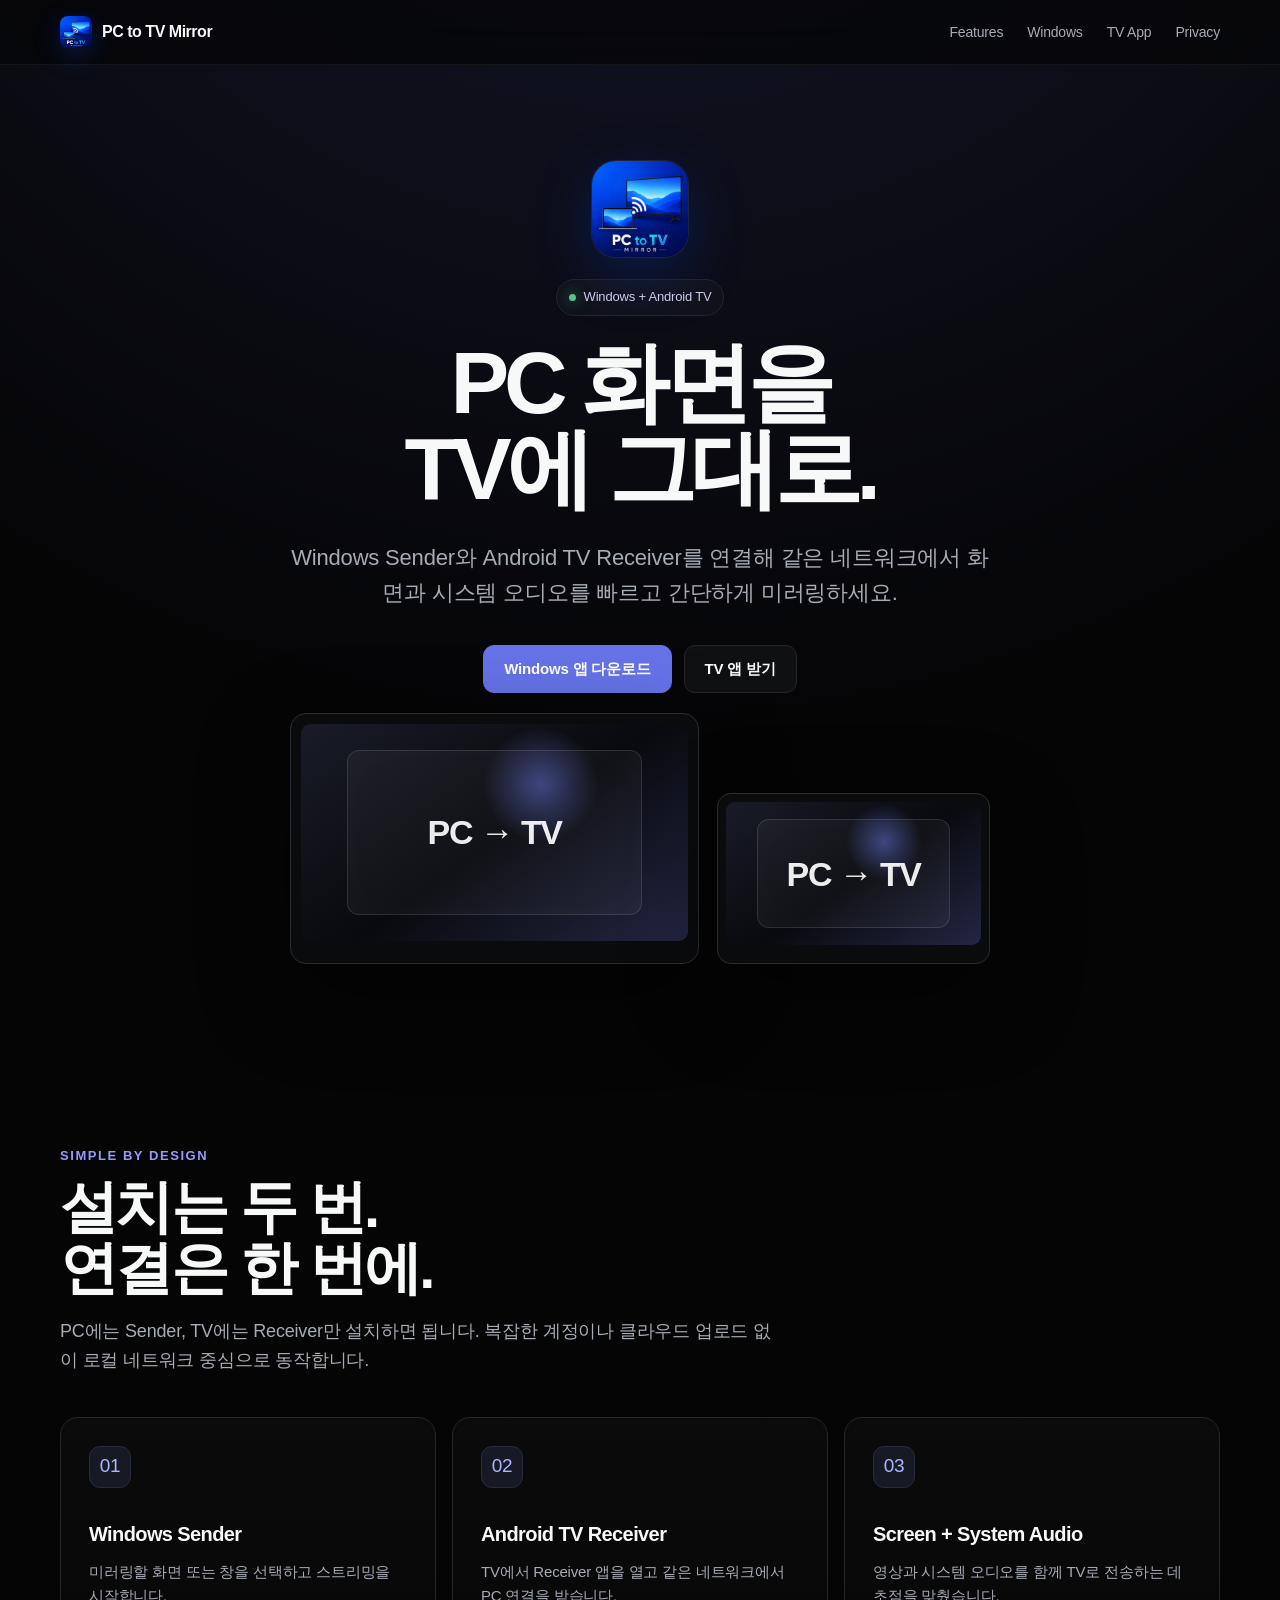
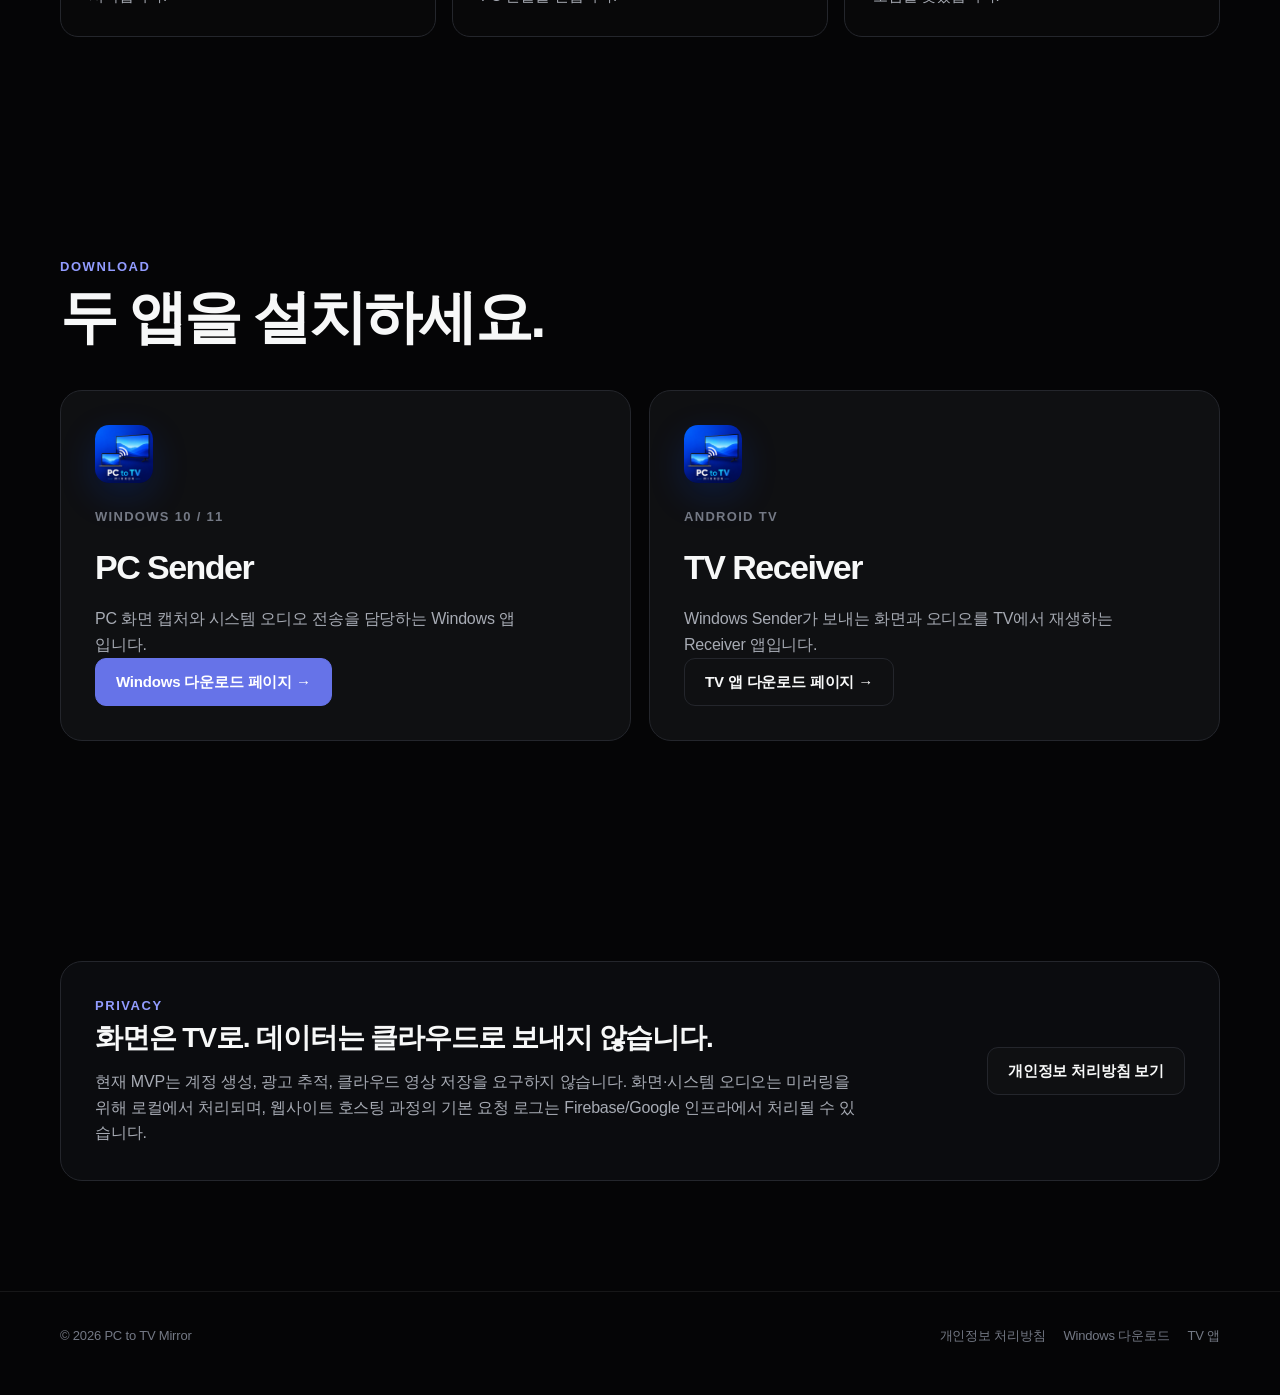
==== pc-tv-mirror-website/public/index.html @ 77780e54 "fix icon image and homepage" ====
<!doctype html>
<html lang="ko">
<head>
  <meta charset="utf-8"><meta name="viewport" content="width=device-width, initial-scale=1">
  <meta name="description" content="Windows PC 화면과 시스템 오디오를 Android TV로 간편하게 미러링하는 PC to TV Mirror.">
  <title>PC to TV Mirror — PC 화면을 TV로</title>
  <link rel="icon" type="image/x-icon" href="assets/app_icon.ico">
  <link rel="icon" type="image/png" sizes="256x256" href="assets/app-icon.png">
  <link rel="apple-touch-icon" href="assets/app-icon.png">
  <link rel="stylesheet" href="styles.css">
</head>
<body>

<nav class="nav">
  <div class="shell nav-inner">
    <a class="brand" href="index.html"><span class="brand-mark"><img src="assets/app-icon.png" alt="" aria-hidden="true"></span><span>PC to TV Mirror</span></a>
    <div class="nav-links">
      <a href="index.html#features">Features</a>
      <a href="windows/index.html">Windows</a>
      <a href="tv/index.html">TV App</a>
      <a class="keep" href="privacy/index.html">Privacy</a>
    </div>
  </div>
</nav>
<main>
  <section class="hero shell">
    <div>
      <div class="hero-app-icon-wrap">
        <img class="hero-app-icon" src="assets/app-icon.png" alt="PC to TV Mirror 앱 아이콘">
      </div>
      <div class="eyebrow"><span class="dot"></span> Windows + Android TV</div>
      <h1>PC 화면을<br>TV에 그대로.</h1>
      <p>Windows Sender와 Android TV Receiver를 연결해 같은 네트워크에서 화면과 시스템 오디오를 빠르고 간단하게 미러링하세요.</p>
      <div class="cta-row">
        <a class="btn primary" href="windows/index.html">Windows 앱 다운로드</a>
        <a class="btn" href="tv/index.html">TV 앱 받기</a>
      </div>
      <div class="product-stage" aria-label="PC에서 TV로 미러링되는 제품 일러스트레이션">
        <div class="device monitor"><div class="screen"></div></div>
        <div class="device tv"><div class="screen"></div></div>
      </div>
    </div>
  </section>

  <section class="section shell" id="features">
    <div class="section-head">
      <div class="kicker">Simple by design</div>
      <h2>설치는 두 번.<br>연결은 한 번에.</h2>
      <p>PC에는 Sender, TV에는 Receiver만 설치하면 됩니다. 복잡한 계정이나 클라우드 업로드 없이 로컬 네트워크 중심으로 동작합니다.</p>
    </div>
    <div class="grid-3">
      <article class="card"><div class="card-icon">01</div><h3>Windows Sender</h3><p>미러링할 화면 또는 창을 선택하고 스트리밍을 시작합니다.</p></article>
      <article class="card"><div class="card-icon">02</div><h3>Android TV Receiver</h3><p>TV에서 Receiver 앱을 열고 같은 네트워크에서 PC 연결을 받습니다.</p></article>
      <article class="card"><div class="card-icon">03</div><h3>Screen + System Audio</h3><p>영상과 시스템 오디오를 함께 TV로 전송하는 데 초점을 맞췄습니다.</p></article>
    </div>
  </section>

  <section class="section shell" id="download">
    <div class="section-head">
      <div class="kicker">Download</div>
      <h2>두 앱을 설치하세요.</h2>
    </div>
    <div class="download-grid">
      <article class="download-card">
        <div>
          <img class="download-app-icon" src="assets/app-icon.png" alt="" aria-hidden="true">
          <div class="meta">Windows 10 / 11</div>
          <h3>PC Sender</h3>
          <p>PC 화면 캡처와 시스템 오디오 전송을 담당하는 Windows 앱입니다.</p>
        </div>
        <div><a class="btn primary" href="windows/index.html">Windows 다운로드 페이지 →</a></div>
      </article>
      <article class="download-card">
        <div>
          <img class="download-app-icon" src="assets/app-icon.png" alt="" aria-hidden="true">
          <div class="meta">Android TV</div>
          <h3>TV Receiver</h3>
          <p>Windows Sender가 보내는 화면과 오디오를 TV에서 재생하는 Receiver 앱입니다.</p>
        </div>
        <div><a class="btn" href="tv/index.html">TV 앱 다운로드 페이지 →</a></div>
      </article>
    </div>
  </section>

  <section class="section shell" id="privacy">
    <div class="privacy-band">
      <div>
        <div class="kicker">Privacy</div>
        <h3>화면은 TV로. 데이터는 클라우드로 보내지 않습니다.</h3>
        <p>현재 MVP는 계정 생성, 광고 추적, 클라우드 영상 저장을 요구하지 않습니다. 화면·시스템 오디오는 미러링을 위해 로컬에서 처리되며, 웹사이트 호스팅 과정의 기본 요청 로그는 Firebase/Google 인프라에서 처리될 수 있습니다.</p>
      </div>
      <a class="btn" href="privacy/index.html">개인정보 처리방침 보기</a>
    </div>
  </section>
</main>

<footer>
  <div class="shell footer-inner">
    <div>© <span data-year></span> PC to TV Mirror</div>
    <div class="footer-links">
      <a href="privacy/index.html">개인정보 처리방침</a>
      <a href="windows/index.html">Windows 다운로드</a>
      <a href="tv/index.html">TV 앱</a>
    </div>
  </div>
</footer>
<script src="config.js"></script><script src="app.js"></script>
</body>
</html>
---- pc-tv-mirror-website/public/styles.css ----
:root {
  --bg: #050506;
  --surface: #0f1012;
  --surface-2: #15161a;
  --line: #24262c;
  --text: #f7f8f8;
  --muted: #a7abb4;
  --subtle: #747985;
  --accent: #6673e8;
  --accent-hover: #8390ff;
  --success: #56c589;
  --max: 1160px;
  --radius: 18px;
}

* { box-sizing: border-box; }
html { scroll-behavior: smooth; }
body {
  margin: 0;
  background:
    radial-gradient(circle at 50% -15%, rgba(102,115,232,.18), transparent 34%),
    var(--bg);
  color: var(--text);
  font-family: Inter, ui-sans-serif, -apple-system, BlinkMacSystemFont, "Segoe UI", Roboto, Arial, sans-serif;
  line-height: 1.6;
  letter-spacing: -0.012em;
}
a { color: inherit; text-decoration: none; }
button, a { -webkit-tap-highlight-color: transparent; }

.shell { width: min(calc(100% - 40px), var(--max)); margin: 0 auto; }

.nav {
  position: sticky; top: 0; z-index: 50;
  backdrop-filter: blur(18px);
  background: rgba(5,5,6,.72);
  border-bottom: 1px solid rgba(255,255,255,.06);
}
.nav-inner {
  height: 64px;
  display: flex; align-items: center; justify-content: space-between;
}
.brand {
  display: flex; align-items: center; gap: 10px;
  font-weight: 700; letter-spacing: -.03em;
}
.brand-mark {
  width: 32px; height: 32px;
  display: block;
  flex: 0 0 auto;
}
.brand-mark img {
  display: block;
  width: 32px; height: 32px;
  border-radius: 8px;
  box-shadow: 0 8px 26px rgba(25, 77, 214, .28);
}
.nav-links { display: flex; align-items: center; gap: 24px; color: var(--muted); font-size: 14px; }
.nav-links a:hover { color: var(--text); }

.hero {
  min-height: 680px;
  display: grid; place-items: center;
  text-align: center;
  padding: 96px 0 72px;
}
.hero-app-icon-wrap {
  display: flex;
  justify-content: center;
  margin-bottom: 22px;
}
.hero-app-icon {
  width: 96px;
  height: 96px;
  border-radius: 24px;
  box-shadow:
    0 18px 60px rgba(0, 75, 255, .24),
    0 0 0 1px rgba(255,255,255,.08);
}

.eyebrow {
  display: inline-flex; align-items: center; gap: 8px;
  border: 1px solid var(--line);
  background: rgba(255,255,255,.025);
  color: #c9ccea;
  border-radius: 999px;
  padding: 7px 12px;
  font-size: 13px;
  margin-bottom: 24px;
}
.dot { width: 7px; height: 7px; border-radius: 999px; background: var(--success); box-shadow: 0 0 14px rgba(86,197,137,.8); }
h1 {
  max-width: 900px;
  margin: 0 auto;
  font-size: clamp(52px, 8vw, 88px);
  line-height: .98;
  letter-spacing: -.06em;
  font-weight: 650;
}
.hero p {
  max-width: 700px;
  margin: 28px auto 0;
  color: var(--muted);
  font-size: clamp(18px, 2.2vw, 22px);
}
.cta-row { display: flex; gap: 12px; justify-content: center; flex-wrap: wrap; margin-top: 34px; }
.btn {
  min-height: 48px;
  display: inline-flex; align-items: center; justify-content: center; gap: 10px;
  padding: 0 20px;
  border-radius: 11px;
  border: 1px solid var(--line);
  background: var(--surface);
  font-size: 15px; font-weight: 600;
  transition: .2s ease;
}
.btn:hover { transform: translateY(-1px); border-color: #363944; }
.btn.primary { background: var(--accent); border-color: var(--accent); color: white; }
.btn.primary:hover { background: var(--accent-hover); border-color: var(--accent-hover); }

.product-stage {
  margin: 20px auto 0;
  width: min(100%, 950px);
  display: grid; grid-template-columns: 1.2fr .8fr; gap: 18px;
  align-items: end;
}
.device {
  position: relative;
  background: #0a0b0d;
  border: 1px solid #2b2d34;
  box-shadow: 0 30px 90px rgba(0,0,0,.45);
}
.monitor {
  border-radius: 16px;
  padding: 10px 10px 22px;
}
.tv {
  border-radius: 14px;
  padding: 8px 8px 18px;
}
.screen {
  overflow: hidden;
  border-radius: 9px;
  aspect-ratio: 16/9;
  background:
    radial-gradient(circle at 62% 28%, rgba(111,128,255,.45), transparent 20%),
    linear-gradient(145deg, #191b27, #090a0e 52%, #232643);
  position: relative;
}
.screen::before {
  content: "";
  position: absolute; inset: 12%;
  border: 1px solid rgba(255,255,255,.12);
  border-radius: 12px;
  background: rgba(255,255,255,.035);
  box-shadow: inset 0 0 50px rgba(255,255,255,.02);
}
.screen::after {
  content: "PC → TV";
  position: absolute; inset: 0;
  display: grid; place-items: center;
  font-weight: 650; font-size: clamp(18px, 3vw, 34px);
  letter-spacing: -.04em;
  color: rgba(255,255,255,.92);
}
.section { padding: 110px 0; }
.section-head { max-width: 720px; margin-bottom: 42px; }
.kicker { color: #929cff; font-size: 13px; font-weight: 700; text-transform: uppercase; letter-spacing: .12em; }
h2 { margin: 10px 0 0; font-size: clamp(36px, 5vw, 58px); line-height: 1.05; letter-spacing: -.045em; }
.section-head p { color: var(--muted); font-size: 18px; margin: 18px 0 0; }

.grid-3 { display: grid; grid-template-columns: repeat(3, 1fr); gap: 16px; }
.card {
  background: linear-gradient(180deg, rgba(255,255,255,.025), rgba(255,255,255,.012));
  border: 1px solid var(--line);
  border-radius: var(--radius);
  padding: 28px;
}
.card-icon {
  width: 42px; height: 42px; border-radius: 11px;
  background: #171924; border: 1px solid #292c3c;
  display: grid; place-items: center; margin-bottom: 30px;
  color: #aeb5ff; font-size: 19px;
}
.card h3 { font-size: 20px; margin: 0 0 10px; letter-spacing: -.03em; }
.card p { color: var(--muted); margin: 0; font-size: 15px; }

.download-grid { display: grid; grid-template-columns: 1fr 1fr; gap: 18px; }
.download-card {
  min-height: 330px;
  display: flex; flex-direction: column; justify-content: space-between;
  padding: 34px;
  border-radius: 22px;
  border: 1px solid var(--line);
  background: var(--surface);
}
.download-app-icon {
  display: block;
  width: 58px;
  height: 58px;
  border-radius: 14px;
  margin-bottom: 24px;
  box-shadow: 0 12px 36px rgba(0, 75, 255, .18);
}
.download-card .meta { color: var(--subtle); font-size: 13px; text-transform: uppercase; letter-spacing: .1em; font-weight: 700; }
.download-card h3 { font-size: 34px; margin: 12px 0; letter-spacing: -.045em; }
.download-card p { max-width: 430px; color: var(--muted); margin: 0; }

.privacy-band {
  display: grid; grid-template-columns: 1fr auto; gap: 24px; align-items: center;
  background: #0b0c0f;
  border: 1px solid var(--line);
  border-radius: 22px;
  padding: 34px;
}
.privacy-band h3 { margin: 0; font-size: 28px; letter-spacing: -.04em; }
.privacy-band p { color: var(--muted); margin: 8px 0 0; max-width: 760px; }

.page-hero { padding: 90px 0 56px; }
.page-hero h1 { font-size: clamp(44px, 7vw, 72px); max-width: 820px; text-align: left; margin: 0; }
.page-hero p { max-width: 720px; color: var(--muted); font-size: 19px; margin: 22px 0 0; }
.prose {
  max-width: 820px;
  padding-bottom: 110px;
}
.prose h2 { font-size: 28px; margin: 56px 0 14px; letter-spacing: -.035em; }
.prose h3 { font-size: 19px; margin: 28px 0 10px; }
.prose p, .prose li { color: #c0c4cd; }
.prose ul { padding-left: 20px; }
.notice {
  margin: 28px 0 0; padding: 20px 22px;
  background: #10121a; border: 1px solid #292d43;
  border-radius: 14px; color: #cfd3ea;
}
.policy-meta { color: var(--subtle); font-size: 14px; margin-top: 20px; }

.download-panel {
  max-width: 760px;
  margin: 32px 0 110px;
  padding: 32px;
  border: 1px solid var(--line);
  background: var(--surface);
  border-radius: 20px;
}
.download-panel h2 { font-size: 30px; }
.download-panel ul { color: var(--muted); padding-left: 20px; }

footer { border-top: 1px solid rgba(255,255,255,.07); padding: 34px 0 48px; color: var(--subtle); font-size: 13px; }
.footer-inner { display: flex; justify-content: space-between; gap: 20px; flex-wrap: wrap; }
.footer-links { display: flex; gap: 18px; flex-wrap: wrap; }
.footer-links a:hover { color: var(--text); }

@media (max-width: 800px) {
  .nav-links a:not(.keep) { display: none; }
  .hero { min-height: auto; padding-top: 84px; }
  .hero-app-icon { width: 82px; height: 82px; border-radius: 20px; }
  .product-stage { grid-template-columns: 1fr; }
  .tv { width: 78%; justify-self: end; margin-top: -60px; }
  .grid-3, .download-grid { grid-template-columns: 1fr; }
  .privacy-band { grid-template-columns: 1fr; }
}
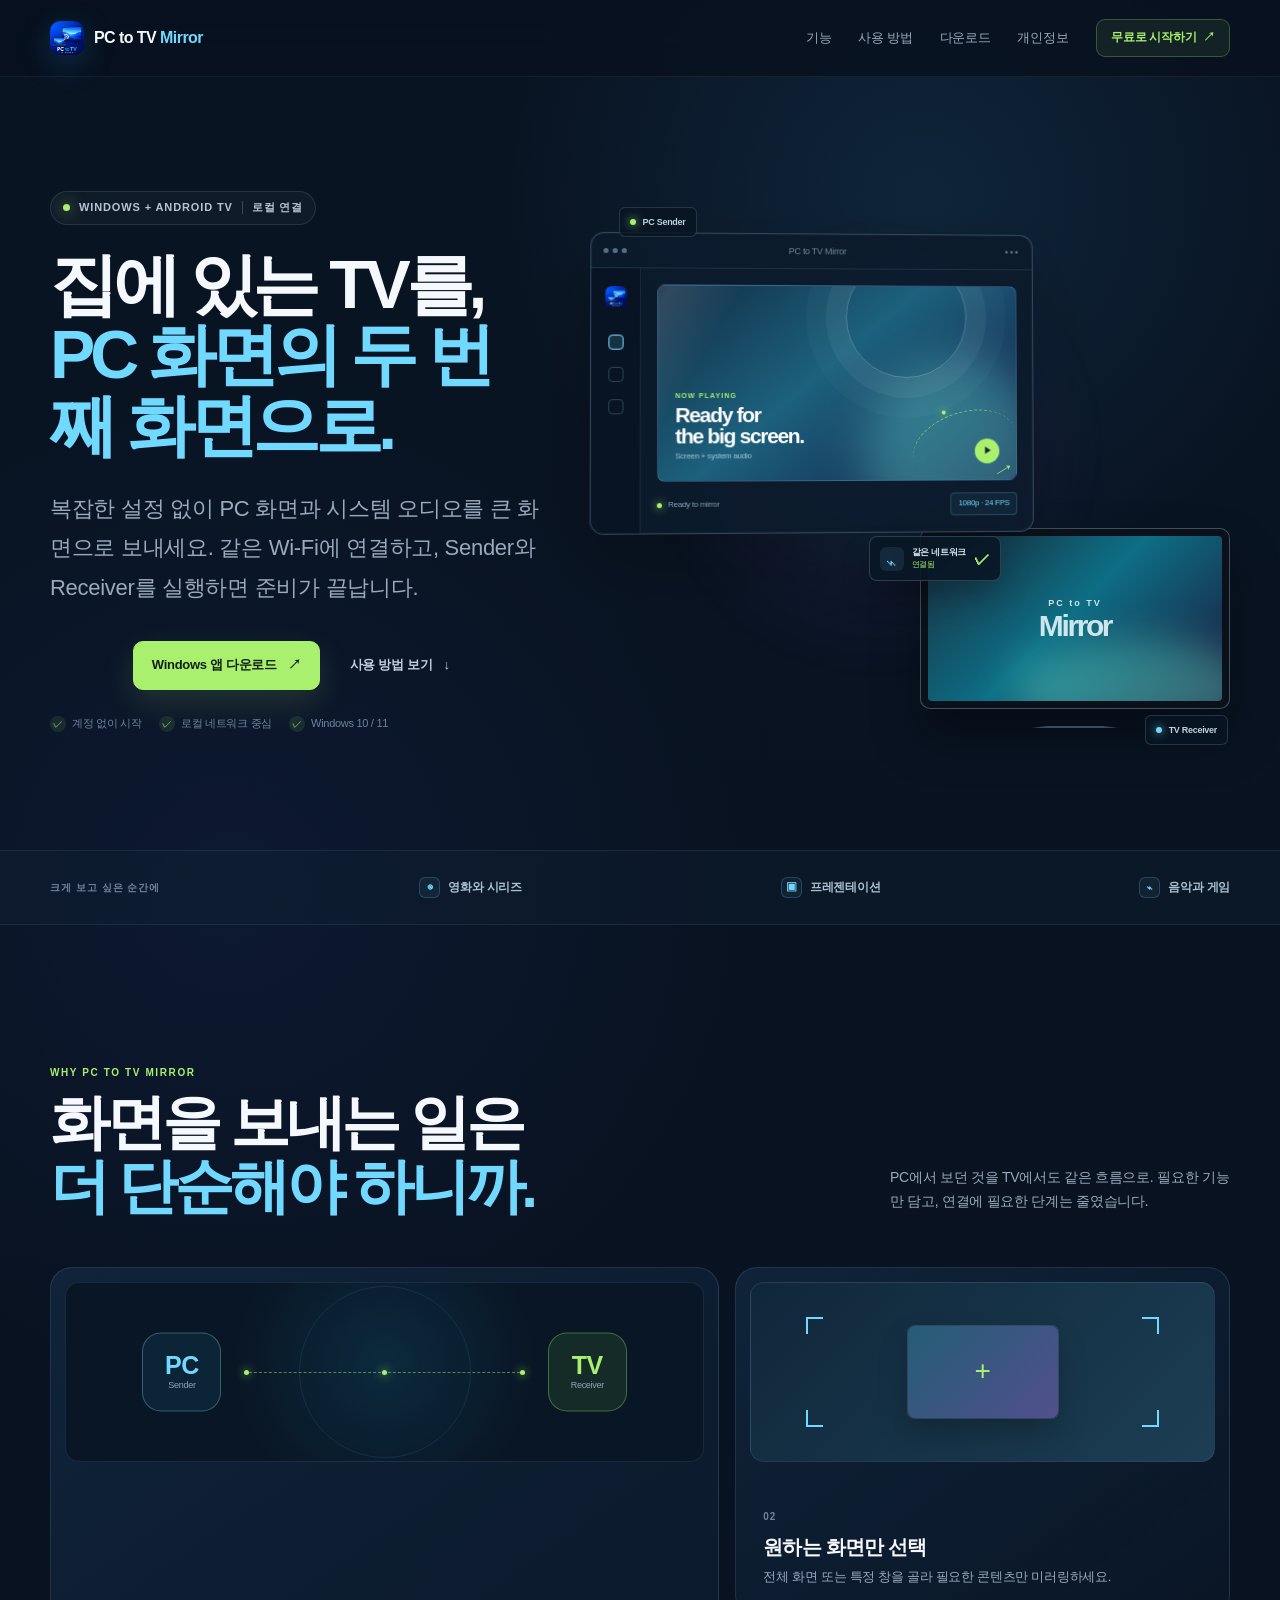
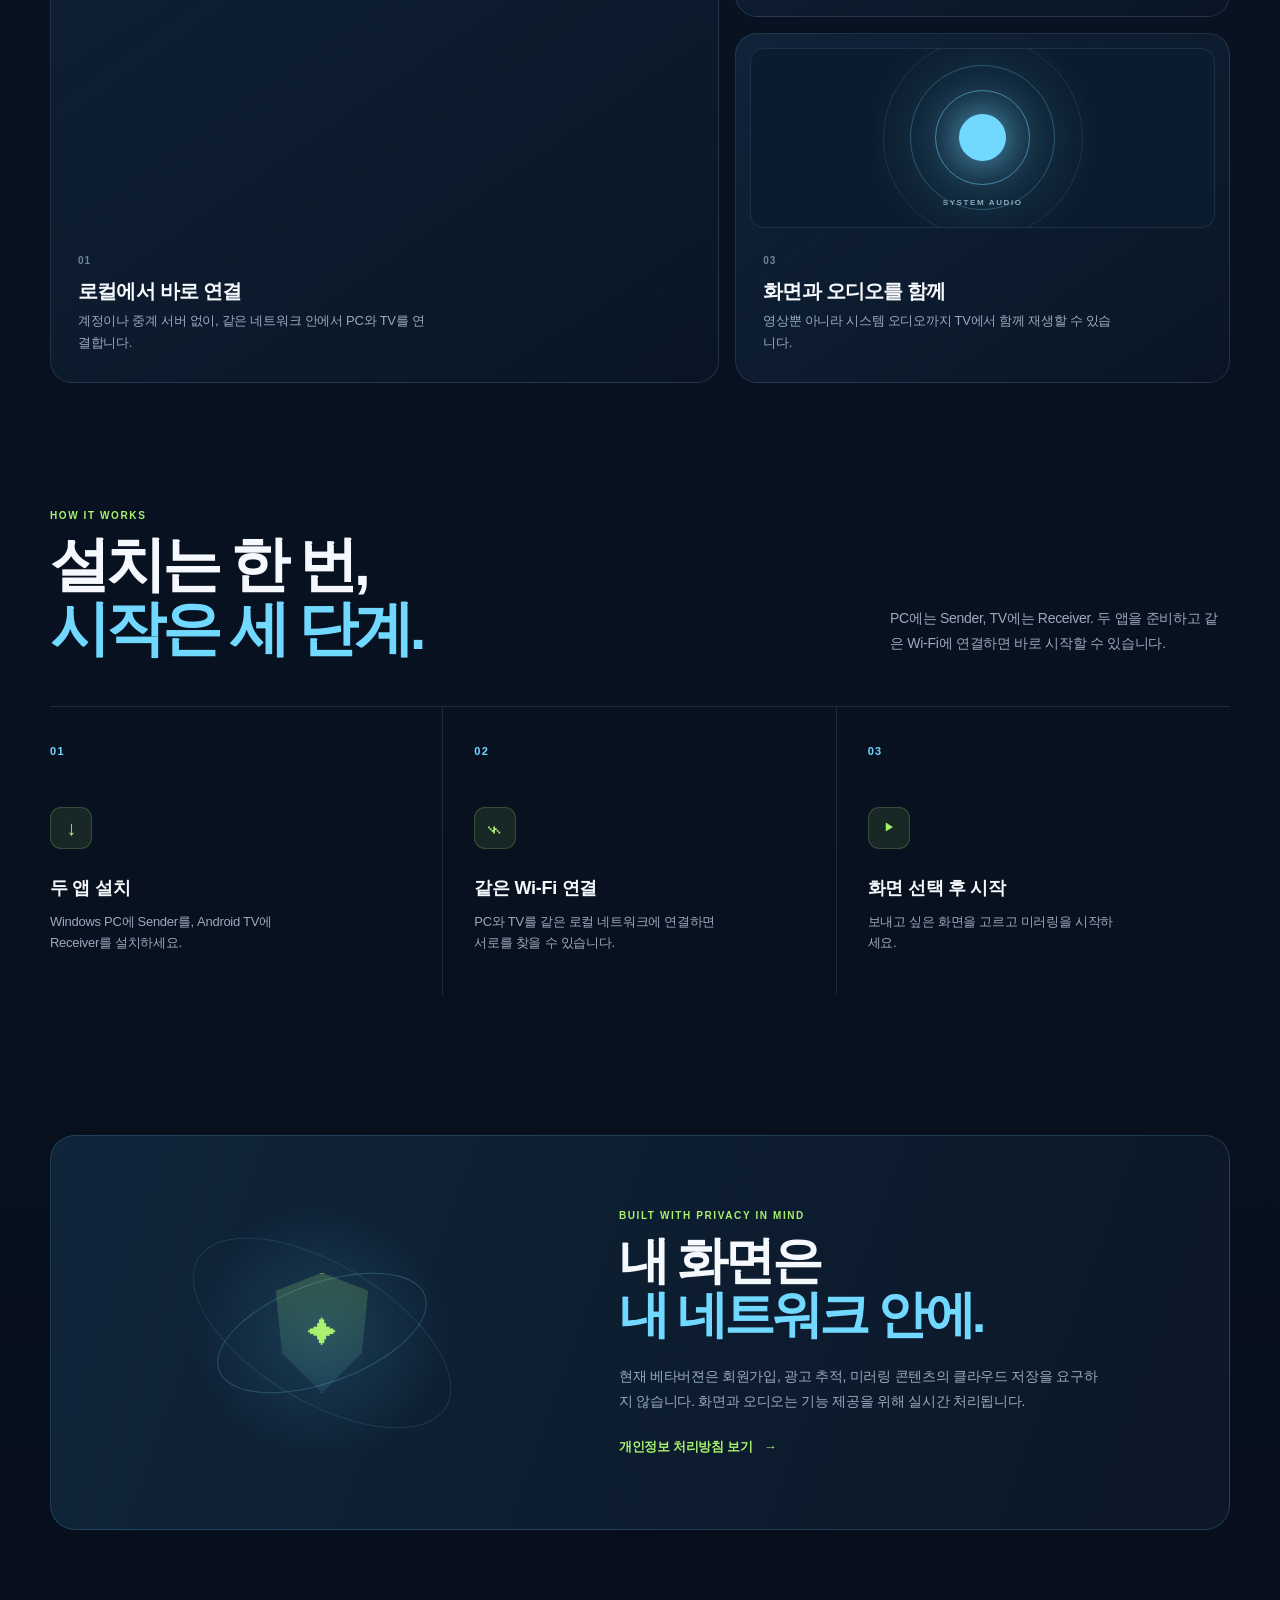
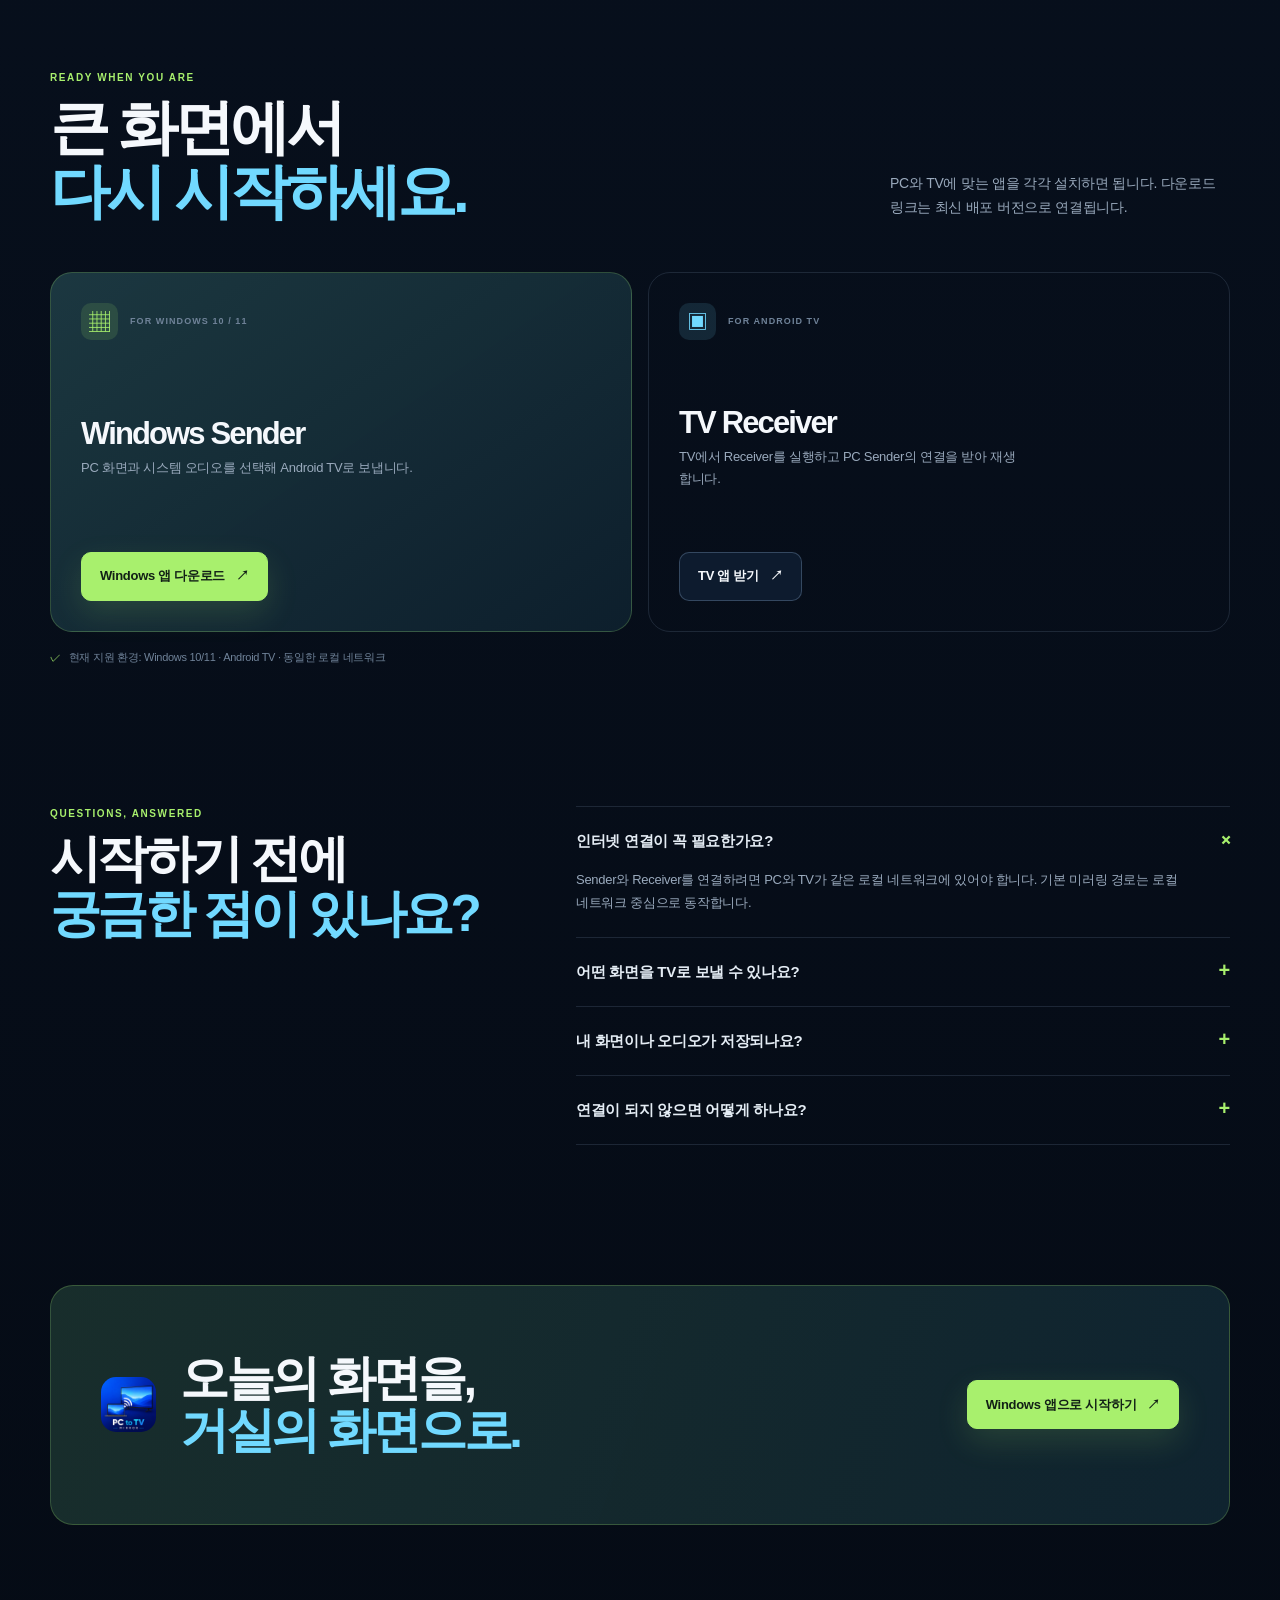
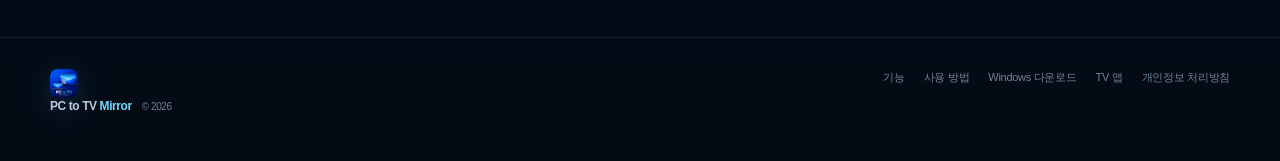
==== commit 8bffacb2: "hompage fix" ====
--- a/pc-tv-mirror-website/public/index.html
+++ b/pc-tv-mirror-website/public/index.html
@@ -2,108 +2,39 @@
 <html lang="ko">
 <head>
   <meta charset="utf-8"><meta name="viewport" content="width=device-width, initial-scale=1">
-  <meta name="description" content="Windows PC 화면과 시스템 오디오를 Android TV로 간편하게 미러링하는 PC to TV Mirror.">
-  <title>PC to TV Mirror — PC 화면을 TV로</title>
-  <link rel="icon" type="image/x-icon" href="assets/app_icon.ico">
-  <link rel="icon" type="image/png" sizes="256x256" href="assets/app-icon.png">
-  <link rel="apple-touch-icon" href="assets/app-icon.png">
-  <link rel="stylesheet" href="styles.css">
+  <meta name="description" content="PC to TV Mirror는 Windows PC 화면과 시스템 오디오를 Android TV로 보내는 로컬 미러링 앱입니다.">
+  <meta name="theme-color" content="#08111f"><title>PC to TV Mirror — PC 화면을 TV로</title>
+  <link rel="icon" type="image/x-icon" href="assets/app_icon.ico"><link rel="icon" type="image/png" sizes="256x256" href="assets/app-icon.png"><link rel="apple-touch-icon" href="assets/app-icon.png"><link rel="stylesheet" href="styles.css">
 </head>
 <body>
-
-<nav class="nav">
-  <div class="shell nav-inner">
-    <a class="brand" href="index.html"><span class="brand-mark"><img src="assets/app-icon.png" alt="" aria-hidden="true"></span><span>PC to TV Mirror</span></a>
-    <div class="nav-links">
-      <a href="index.html#features">Features</a>
-      <a href="windows/index.html">Windows</a>
-      <a href="tv/index.html">TV App</a>
-      <a class="keep" href="privacy/index.html">Privacy</a>
-    </div>
-  </div>
-</nav>
+<nav class="nav" aria-label="주 메뉴"><div class="shell nav-inner">
+<a class="brand" href="index.html" aria-label="PC to TV Mirror 홈"><span class="brand-mark"><img src="assets/app-icon.png" alt=""></span><span>PC to TV <strong>Mirror</strong></span></a>
+<div class="nav-links"><a href="#features">기능</a><a href="#how-it-works">사용 방법</a><a href="#download">다운로드</a><a href="privacy/index.html">개인정보</a></div>
+<a class="nav-cta" data-download="windows" href="windows/index.html">무료로 시작하기 <span aria-hidden="true">↗</span></a>
+</div></nav>
 <main>
-  <section class="hero shell">
-    <div>
-      <div class="hero-app-icon-wrap">
-        <img class="hero-app-icon" src="assets/app-icon.png" alt="PC to TV Mirror 앱 아이콘">
-      </div>
-      <div class="eyebrow"><span class="dot"></span> Windows + Android TV</div>
-      <h1>PC 화면을<br>TV에 그대로.</h1>
-      <p>Windows Sender와 Android TV Receiver를 연결해 같은 네트워크에서 화면과 시스템 오디오를 빠르고 간단하게 미러링하세요.</p>
-      <div class="cta-row">
-        <a class="btn primary" href="windows/index.html">Windows 앱 다운로드</a>
-        <a class="btn" href="tv/index.html">TV 앱 받기</a>
-      </div>
-      <div class="product-stage" aria-label="PC에서 TV로 미러링되는 제품 일러스트레이션">
-        <div class="device monitor"><div class="screen"></div></div>
-        <div class="device tv"><div class="screen"></div></div>
-      </div>
-    </div>
-  </section>
-
-  <section class="section shell" id="features">
-    <div class="section-head">
-      <div class="kicker">Simple by design</div>
-      <h2>설치는 두 번.<br>연결은 한 번에.</h2>
-      <p>PC에는 Sender, TV에는 Receiver만 설치하면 됩니다. 복잡한 계정이나 클라우드 업로드 없이 로컬 네트워크 중심으로 동작합니다.</p>
-    </div>
-    <div class="grid-3">
-      <article class="card"><div class="card-icon">01</div><h3>Windows Sender</h3><p>미러링할 화면 또는 창을 선택하고 스트리밍을 시작합니다.</p></article>
-      <article class="card"><div class="card-icon">02</div><h3>Android TV Receiver</h3><p>TV에서 Receiver 앱을 열고 같은 네트워크에서 PC 연결을 받습니다.</p></article>
-      <article class="card"><div class="card-icon">03</div><h3>Screen + System Audio</h3><p>영상과 시스템 오디오를 함께 TV로 전송하는 데 초점을 맞췄습니다.</p></article>
-    </div>
-  </section>
-
-  <section class="section shell" id="download">
-    <div class="section-head">
-      <div class="kicker">Download</div>
-      <h2>두 앱을 설치하세요.</h2>
-    </div>
-    <div class="download-grid">
-      <article class="download-card">
-        <div>
-          <img class="download-app-icon" src="assets/app-icon.png" alt="" aria-hidden="true">
-          <div class="meta">Windows 10 / 11</div>
-          <h3>PC Sender</h3>
-          <p>PC 화면 캡처와 시스템 오디오 전송을 담당하는 Windows 앱입니다.</p>
-        </div>
-        <div><a class="btn primary" href="windows/index.html">Windows 다운로드 페이지 →</a></div>
-      </article>
-      <article class="download-card">
-        <div>
-          <img class="download-app-icon" src="assets/app-icon.png" alt="" aria-hidden="true">
-          <div class="meta">Android TV</div>
-          <h3>TV Receiver</h3>
-          <p>Windows Sender가 보내는 화면과 오디오를 TV에서 재생하는 Receiver 앱입니다.</p>
-        </div>
-        <div><a class="btn" href="tv/index.html">TV 앱 다운로드 페이지 →</a></div>
-      </article>
-    </div>
-  </section>
-
-  <section class="section shell" id="privacy">
-    <div class="privacy-band">
-      <div>
-        <div class="kicker">Privacy</div>
-        <h3>화면은 TV로. 데이터는 클라우드로 보내지 않습니다.</h3>
-        <p>현재 MVP는 계정 생성, 광고 추적, 클라우드 영상 저장을 요구하지 않습니다. 화면·시스템 오디오는 미러링을 위해 로컬에서 처리되며, 웹사이트 호스팅 과정의 기본 요청 로그는 Firebase/Google 인프라에서 처리될 수 있습니다.</p>
-      </div>
-      <a class="btn" href="privacy/index.html">개인정보 처리방침 보기</a>
-    </div>
-  </section>
+<section class="hero shell"><div class="hero-copy">
+<div class="eyebrow"><span class="eyebrow-dot"></span> Windows + Android TV <span class="eyebrow-divider"></span> 로컬 연결</div>
+<h1>집에 있는 TV를,<br><em>PC 화면의 두 번째 화면으로.</em></h1>
+<p class="hero-lede">복잡한 설정 없이 PC 화면과 시스템 오디오를 큰 화면으로 보내세요. 같은 Wi‑Fi에 연결하고, Sender와 Receiver를 실행하면 준비가 끝납니다.</p>
+<div class="cta-row hero-actions"><a class="btn primary" data-download="windows" href="windows/index.html">Windows 앱 다운로드 <span aria-hidden="true">↗</span></a><a class="btn btn-quiet" href="#how-it-works">사용 방법 보기 <span aria-hidden="true">↓</span></a></div>
+<div class="hero-proof" aria-label="지원 환경"><span><i class="proof-icon">✓</i> 계정 없이 시작</span><span><i class="proof-icon">✓</i> 로컬 네트워크 중심</span><span><i class="proof-icon">✓</i> Windows 10 / 11</span></div>
+</div>
+<div class="hero-visual" aria-label="PC 화면이 TV로 전송되는 모습"><div class="visual-glow"></div><div class="visual-label visual-label-pc"><span class="device-dot"></span> PC Sender</div><div class="visual-label visual-label-tv"><span class="device-dot device-dot-cyan"></span> TV Receiver</div><div class="connection-path" aria-hidden="true"><span></span><i>↗</i></div>
+<div class="desktop-window device-card"><div class="window-bar"><span class="window-dots"><i></i><i></i><i></i></span><span>PC to TV Mirror</span><span class="window-menu">•••</span></div><div class="desktop-content"><div class="desktop-sidebar"><span class="sidebar-logo"><img src="assets/app-icon.png" alt=""></span><span class="sidebar-item active"></span><span class="sidebar-item"></span><span class="sidebar-item"></span></div><div class="desktop-main"><div class="screen-preview"><div class="preview-shine"></div><div class="preview-copy"><span class="preview-chip">NOW PLAYING</span><strong>Ready for<br>the big screen.</strong><small>Screen + system audio</small></div><span class="preview-play">▶</span></div><div class="control-row"><span><b class="live-dot"></b> Ready to mirror</span><span class="quality-tag">1080p · 24 FPS</span></div></div></div></div>
+<div class="tv-device device-card"><div class="tv-bezel"><div class="tv-screen"><div class="tv-light"></div><div class="tv-copy"><span>PC to TV</span><strong>Mirror</strong></div></div></div><div class="tv-stand"></div></div><div class="network-badge"><span class="network-icon">⌁</span><span><strong>같은 네트워크</strong><small>연결됨</small></span><b>✓</b></div></div></section>
+<div class="signal-strip" aria-label="제품 사용 사례"><div class="shell signal-inner"><span class="signal-intro">크게 보고 싶은 순간에</span><span><i class="signal-icon">◉</i> 영화와 시리즈</span><span><i class="signal-icon">▣</i> 프레젠테이션</span><span><i class="signal-icon">⌁</i> 음악과 게임</span></div></div>
+<section class="section shell" id="features"><div class="section-heading-row"><div><div class="kicker">Why PC to TV Mirror</div><h2>화면을 보내는 일은<br><em>더 단순해야 하니까.</em></h2></div><p>PC에서 보던 것을 TV에서도 같은 흐름으로. 필요한 기능만 담고, 연결에 필요한 단계는 줄였습니다.</p></div>
+<div class="feature-grid"><article class="feature-card feature-card-large"><div class="feature-visual local-visual" aria-hidden="true"><div class="local-node local-pc"><span>PC</span><i>Sender</i></div><div class="local-line"><span></span><span></span><span></span></div><div class="local-node local-tv"><span>TV</span><i>Receiver</i></div><div class="local-ring"></div></div><div class="feature-card-copy"><span class="feature-number">01</span><h3>로컬에서 바로 연결</h3><p>계정이나 중계 서버 없이, 같은 네트워크 안에서 PC와 TV를 연결합니다.</p></div></article>
+<article class="feature-card"><div class="feature-visual focus-visual" aria-hidden="true"><span class="focus-corner top-left"></span><span class="focus-corner top-right"></span><span class="focus-corner bottom-left"></span><span class="focus-corner bottom-right"></span><span class="focus-target">+</span></div><div class="feature-card-copy"><span class="feature-number">02</span><h3>원하는 화면만 선택</h3><p>전체 화면 또는 특정 창을 골라 필요한 콘텐츠만 미러링하세요.</p></div></article>
+<article class="feature-card"><div class="feature-visual audio-visual" aria-hidden="true"><span class="audio-orb"></span><span class="audio-wave wave-one"></span><span class="audio-wave wave-two"></span><span class="audio-wave wave-three"></span><span class="audio-label">SYSTEM AUDIO</span></div><div class="feature-card-copy"><span class="feature-number">03</span><h3>화면과 오디오를 함께</h3><p>영상뿐 아니라 시스템 오디오까지 TV에서 함께 재생할 수 있습니다.</p></div></article></div></section>
+<section class="section section-tight shell" id="how-it-works"><div class="kicker">How it works</div><div class="section-heading-row how-heading"><h2>설치는 한 번,<br><em>시작은 세 단계.</em></h2><p>PC에는 Sender, TV에는 Receiver. 두 앱을 준비하고 같은 Wi‑Fi에 연결하면 바로 시작할 수 있습니다.</p></div><div class="steps"><article class="step"><span class="step-count">01</span><div class="step-icon"><span>↓</span></div><h3>두 앱 설치</h3><p>Windows PC에 Sender를, Android TV에 Receiver를 설치하세요.</p></article><article class="step"><span class="step-count">02</span><div class="step-icon"><span class="icon-wifi">⌁</span></div><h3>같은 Wi‑Fi 연결</h3><p>PC와 TV를 같은 로컬 네트워크에 연결하면 서로를 찾을 수 있습니다.</p></article><article class="step"><span class="step-count">03</span><div class="step-icon"><span class="icon-play">▶</span></div><h3>화면 선택 후 시작</h3><p>보내고 싶은 화면을 고르고 미러링을 시작하세요.</p></article></div></section>
+<section class="section privacy-section shell"><div class="privacy-card"><div class="privacy-art" aria-hidden="true"><span class="privacy-shield">✦</span><span class="privacy-orbit orbit-one"></span><span class="privacy-orbit orbit-two"></span></div><div class="privacy-copy"><div class="kicker">Built with privacy in mind</div><h2>내 화면은<br><em>내 네트워크 안에.</em></h2><p>현재 베타버젼은 회원가입, 광고 추적, 미러링 콘텐츠의 클라우드 저장을 요구하지 않습니다. 화면과 오디오는 기능 제공을 위해 실시간 처리됩니다.</p><a class="text-link" href="privacy/index.html">개인정보 처리방침 보기 <span aria-hidden="true">→</span></a></div></div></section>
+<section class="section shell" id="download"><div class="download-heading"><div><div class="kicker">Ready when you are</div><h2>큰 화면에서<br><em>다시 시작하세요.</em></h2></div><p>PC와 TV에 맞는 앱을 각각 설치하면 됩니다. 다운로드 링크는 최신 배포 버전으로 연결됩니다.</p></div><div class="download-grid"><article class="download-card download-card-primary"><div class="download-card-top"><span class="platform-icon platform-windows">▦</span><span class="platform-label">FOR WINDOWS 10 / 11</span></div><div><h3>Windows Sender</h3><p>PC 화면과 시스템 오디오를 선택해 Android TV로 보냅니다.</p></div><a class="btn primary" data-download="windows" href="windows/index.html">Windows 앱 다운로드 <span aria-hidden="true">↗</span></a></article><article class="download-card download-card-secondary"><div class="download-card-top"><span class="platform-icon platform-tv">▣</span><span class="platform-label">FOR ANDROID TV</span></div><div><h3>TV Receiver</h3><p>TV에서 Receiver를 실행하고 PC Sender의 연결을 받아 재생합니다.</p></div><a class="btn" data-download="tv" href="tv/index.html">TV 앱 받기 <span aria-hidden="true">↗</span></a></article></div><p class="download-note"><span>✓</span> 현재 지원 환경: Windows 10/11 · Android TV · 동일한 로컬 네트워크</p></section>
+<section class="section faq-section shell"><div class="faq-heading"><div class="kicker">Questions, answered</div><h2>시작하기 전에<br><em>궁금한 점이 있나요?</em></h2></div><div class="faq-list"><details open><summary>인터넷 연결이 꼭 필요한가요?<span>+</span></summary><p>Sender와 Receiver를 연결하려면 PC와 TV가 같은 로컬 네트워크에 있어야 합니다. 기본 미러링 경로는 로컬 네트워크 중심으로 동작합니다.</p></details><details><summary>어떤 화면을 TV로 보낼 수 있나요?<span>+</span></summary><p>Windows Sender에서 전체 화면 또는 미러링할 창을 선택하는 흐름을 지원합니다. 실제 제공 범위는 설치한 앱 버전에 따라 확인해 주세요.</p></details><details><summary>내 화면이나 오디오가 저장되나요?<span>+</span></summary><p>현재 베타버젼은 미러링 콘텐츠를 자체 클라우드 서버에 저장하도록 설계되지 않았습니다. 콘텐츠는 미러링을 위해 실시간 처리됩니다.</p></details><details><summary>연결이 되지 않으면 어떻게 하나요?<span>+</span></summary><p>두 기기가 같은 네트워크에 있는지 확인한 뒤 Receiver를 먼저 실행하고 Sender에서 다시 연결을 시도해 보세요.</p></details></div></section>
+<section class="final-cta shell"><div class="final-cta-inner"><div><span class="final-mark"><img src="assets/app-icon.png" alt=""></span><h2>오늘의 화면을,<br><em>거실의 화면으로.</em></h2></div><a class="btn primary" data-download="windows" href="windows/index.html">Windows 앱으로 시작하기 <span aria-hidden="true">↗</span></a></div></section>
 </main>
-
-<footer>
-  <div class="shell footer-inner">
-    <div>© <span data-year></span> PC to TV Mirror</div>
-    <div class="footer-links">
-      <a href="privacy/index.html">개인정보 처리방침</a>
-      <a href="windows/index.html">Windows 다운로드</a>
-      <a href="tv/index.html">TV 앱</a>
-    </div>
-  </div>
-</footer>
+<footer><div class="shell footer-inner"><div class="footer-brand"><span class="brand-mark small"><img src="assets/app-icon.png" alt=""></span><span>PC to TV <strong>Mirror</strong></span><small>© <span data-year></span></small></div><div class="footer-links"><a href="#features">기능</a><a href="#how-it-works">사용 방법</a><a href="windows/index.html">Windows 다운로드</a><a href="tv/index.html">TV 앱</a><a href="privacy/index.html">개인정보 처리방침</a></div></div></footer>
 <script src="config.js"></script><script src="app.js"></script>
 </body>
 </html>
--- a/pc-tv-mirror-website/public/styles.css
+++ b/pc-tv-mirror-website/public/styles.css
@@ -260,3 +260,23 @@
   .grid-3, .download-grid { grid-template-columns: 1fr; }
   .privacy-band { grid-template-columns: 1fr; }
 }
+
+:root{--bg:#08111f;--deep:#050b15;--surface:#0d1a2c;--raised:#122238;--line:rgba(167,199,230,.14);--line2:rgba(174,214,255,.24);--text:#f5f8fc;--muted:#9aaabd;--subtle:#708399;--accent:#a8f06d;--cyan:#71d9ff;--max:1180px;--radius:22px}
+*{box-sizing:border-box}html{scroll-behavior:smooth}body{min-width:320px;background:var(--bg);background-image:radial-gradient(circle at 72% 4%,rgba(38,104,149,.2),transparent 26rem),radial-gradient(circle at 18% 18%,rgba(39,62,137,.14),transparent 32rem),linear-gradient(180deg,#091423 0%,var(--bg) 48%,var(--deep) 100%);color:var(--text);font-family:Inter,ui-sans-serif,-apple-system,BlinkMacSystemFont,"Segoe UI",Roboto,Arial,sans-serif;letter-spacing:-.018em}
+a{text-decoration:none}img{max-width:100%}.shell{width:min(calc(100% - 48px),var(--max));margin:0 auto}.nav{background:rgba(8,17,31,.8);border-bottom:1px solid rgba(180,212,240,.08);backdrop-filter:blur(20px)}.nav-inner{min-height:76px;gap:28px}.brand,.footer-brand{font-weight:650;letter-spacing:-.035em}.brand strong,.footer-brand strong{color:var(--cyan);font-weight:650}.brand-mark{width:34px;height:34px}.brand-mark img{width:34px;height:34px;border-radius:10px;box-shadow:0 8px 30px rgba(33,139,211,.28)}.brand-mark.small,.brand-mark.small img{width:28px;height:28px;border-radius:8px}.nav-links{gap:27px;margin-left:auto;color:var(--muted);font-size:13px}.nav-links a,.footer-links a{transition:color .2s}.nav-links a:hover,.footer-links a:hover{color:var(--text)}.nav-cta{display:inline-flex;align-items:center;gap:7px;min-height:38px;padding:0 14px;border-radius:9px;color:var(--accent);background:rgba(168,240,109,.08);border:1px solid rgba(168,240,109,.26);font-size:12px;font-weight:700;transition:background .2s,transform .2s}.nav-cta:hover{background:rgba(168,240,109,.15);transform:translateY(-1px)}
+.hero{min-height:728px;padding:114px 0 86px;display:grid;grid-template-columns:minmax(0,.88fr) minmax(440px,1.12fr);align-items:center;gap:40px}.hero-copy{padding-bottom:32px}.eyebrow{display:inline-flex;align-items:center;gap:9px;margin-bottom:25px;padding:7px 12px;border:1px solid var(--line);border-radius:999px;color:#b5c4d5;background:rgba(255,255,255,.03);font-size:11px;font-weight:700;letter-spacing:.08em;text-transform:uppercase}.eyebrow-dot{width:7px;height:7px;border-radius:50%;background:var(--accent);box-shadow:0 0 16px rgba(168,240,109,.9)}.eyebrow-divider{width:1px;height:13px;background:var(--line2)}h1,h2,h3,p{margin-top:0}h1{max-width:640px;margin-bottom:0;font-size:clamp(47px,5.3vw,78px);line-height:1.04;letter-spacing:-.075em;font-weight:640}h1 em,h2 em{color:var(--cyan);font-style:normal}.hero-lede{max-width:535px;margin:27px 0 0;color:var(--muted);font-size:17px;line-height:1.78}.cta-row{display:flex;flex-wrap:wrap;gap:11px}.hero-actions{margin-top:34px}.btn{min-height:49px;display:inline-flex;align-items:center;justify-content:center;gap:11px;padding:0 18px;border:1px solid var(--line2);border-radius:10px;background:rgba(17,34,54,.72);color:var(--text);font-size:13px;font-weight:700;transition:transform .2s,border-color .2s,background .2s}.btn:hover{transform:translateY(-2px);border-color:rgba(190,226,255,.45);background:var(--raised)}.btn:active,.nav-cta:active{transform:scale(.97)}.btn.primary{border-color:var(--accent);background:var(--accent);color:#122016;box-shadow:0 12px 32px rgba(168,240,109,.14)}.btn.primary:hover{border-color:#c4ff93;background:#c4ff93}.btn-quiet{color:#c2cfdd;background:transparent;border-color:transparent}.btn-quiet:hover{background:rgba(255,255,255,.04)}.hero-proof{display:flex;flex-wrap:wrap;gap:17px;margin-top:25px;color:var(--subtle);font-size:11px}.hero-proof span{display:inline-flex;align-items:center;gap:6px}.proof-icon{display:inline-grid;place-items:center;width:16px;height:16px;border-radius:50%;color:var(--accent);background:rgba(168,240,109,.1);font-size:10px;font-style:normal}
+.hero-visual{position:relative;min-height:525px;isolation:isolate}.visual-glow{position:absolute;width:460px;height:460px;top:28px;left:54px;border-radius:50%;background:radial-gradient(circle,rgba(52,181,217,.16),rgba(87,69,170,.08) 42%,transparent 70%);filter:blur(5px)}.device-card{border:1px solid rgba(177,216,244,.23);background:rgba(11,26,44,.93);box-shadow:0 30px 80px rgba(0,0,0,.25),inset 0 0 0 1px rgba(255,255,255,.035)}.desktop-window{position:absolute;z-index:3;top:42px;left:0;width:min(100%,444px);border-radius:14px;overflow:hidden;transform:perspective(1100px) rotateY(3deg) rotateX(1deg)}.window-bar{height:35px;display:flex;align-items:center;justify-content:space-between;padding:0 12px;color:#71869b;border-bottom:1px solid rgba(172,211,239,.12);font-size:9px}.window-dots{display:flex;gap:4px}.window-dots i{width:5px;height:5px;border-radius:50%;background:#557086}.window-menu{letter-spacing:2px}.desktop-content{display:flex;min-height:255px}.desktop-sidebar{width:49px;display:flex;align-items:center;flex-direction:column;gap:17px;padding-top:18px;border-right:1px solid rgba(172,211,239,.1);background:rgba(4,14,26,.45)}.sidebar-logo{width:21px;height:21px;margin-bottom:10px}.sidebar-logo img{width:21px;height:21px;border-radius:6px}.sidebar-item{width:15px;height:15px;border:1px solid #4a6176;border-radius:4px;opacity:.58}.sidebar-item.active{border-color:var(--cyan);background:rgba(113,217,255,.15);opacity:1}.desktop-main{flex:1;padding:16px}.screen-preview{position:relative;overflow:hidden;height:196px;border-radius:8px;border:1px solid rgba(165,213,242,.2);background:linear-gradient(140deg,#122c44,#1c617d 45%,#141743)}.screen-preview:before{content:"";position:absolute;width:190px;height:190px;right:-35px;bottom:-70px;border-radius:50%;background:rgba(100,232,221,.36);filter:blur(25px)}.screen-preview:after{content:"";position:absolute;width:120px;height:120px;right:50px;top:-30px;border-radius:50%;border:1px solid rgba(255,255,255,.24);box-shadow:0 0 0 20px rgba(255,255,255,.05),0 0 0 40px rgba(255,255,255,.025)}.preview-shine{position:absolute;inset:0;background:linear-gradient(120deg,transparent 20%,rgba(255,255,255,.12) 45%,transparent 60%);transform:translateX(-55%)}.preview-copy{position:absolute;left:17px;bottom:17px;z-index:1;display:flex;flex-direction:column;gap:4px}.preview-chip{color:var(--accent);font-size:7px;font-weight:800;letter-spacing:.15em}.preview-copy strong{color:#fff;font-size:21px;line-height:.98;letter-spacing:-.065em}.preview-copy small{color:rgba(232,248,255,.68);font-size:8px}.preview-play{position:absolute;z-index:1;right:17px;bottom:16px;width:25px;height:25px;display:grid;place-items:center;padding-left:2px;border-radius:50%;color:#142232;background:var(--accent);font-size:9px}.control-row{display:flex;justify-content:space-between;align-items:center;margin-top:12px;color:#83a0b7;font-size:8px}.control-row span:first-child{display:flex;align-items:center;gap:6px}.live-dot{width:5px;height:5px;border-radius:50%;background:var(--accent);box-shadow:0 0 9px var(--accent)}.quality-tag{color:var(--cyan);padding:4px 7px;border:1px solid rgba(113,217,255,.2);border-radius:4px;background:rgba(113,217,255,.06)}.tv-device{position:absolute;z-index:2;width:310px;right:0;bottom:36px;border:0;background:transparent;box-shadow:none}.tv-bezel{padding:7px;border-radius:10px;background:#0a111a;border:1px solid rgba(192,225,246,.3);box-shadow:0 28px 48px rgba(0,0,0,.35)}.tv-screen{position:relative;overflow:hidden;aspect-ratio:16/9;border-radius:4px;background:linear-gradient(135deg,#192e40,#0d6e85 48%,#1c193b)}.tv-light{position:absolute;width:250px;height:100px;right:-40px;bottom:-40px;border-radius:50%;background:rgba(103,240,213,.36);filter:blur(20px)}.tv-copy{position:absolute;inset:0;display:flex;flex-direction:column;justify-content:center;align-items:center;color:rgba(239,253,255,.85)}.tv-copy span{font-size:9px;font-weight:700;letter-spacing:.22em}.tv-copy strong{font-size:30px;line-height:1;letter-spacing:-.08em}.tv-stand{width:86px;height:19px;margin:0 auto;border-bottom:2px solid #384b5b;border-left:15px solid transparent;border-right:15px solid transparent}.visual-label{position:absolute;z-index:5;display:inline-flex;align-items:center;gap:7px;padding:7px 10px;border-radius:6px;color:#bfd0df;background:rgba(8,21,35,.82);border:1px solid rgba(179,216,238,.17);font-size:9px;font-weight:700}.visual-label-pc{top:16px;left:27px}.visual-label-tv{right:2px;bottom:19px}.device-dot{width:6px;height:6px;border-radius:50%;background:var(--accent);box-shadow:0 0 10px var(--accent)}.device-dot-cyan{background:var(--cyan);box-shadow:0 0 10px var(--cyan)}.connection-path{position:absolute;z-index:4;left:320px;top:221px;width:105px;height:65px;transform:rotate(13deg)}.connection-path:before{content:"";position:absolute;inset:0;border-top:1px dashed rgba(168,240,109,.7);border-radius:50%;transform:rotate(-31deg)}.connection-path span{position:absolute;width:4px;height:4px;top:4px;left:23px;border-radius:50%;background:var(--accent);box-shadow:0 0 8px var(--accent)}.connection-path i{position:absolute;right:0;bottom:2px;color:var(--accent);font-size:17px;font-style:normal}.network-badge{position:absolute;z-index:6;top:345px;left:277px;display:flex;align-items:center;gap:8px;min-width:125px;padding:8px 10px;border-radius:8px;background:rgba(9,23,38,.93);border:1px solid rgba(178,218,242,.2);box-shadow:0 16px 30px rgba(0,0,0,.2)}.network-icon{display:grid;place-items:center;width:24px;height:24px;border-radius:6px;color:var(--cyan);background:rgba(113,217,255,.1);font-size:19px}.network-badge span:nth-child(2){display:flex;flex-direction:column;gap:0}.network-badge strong{color:#d4e1ec;font-size:9px}.network-badge small{color:var(--accent);font-size:8px}.network-badge>b{margin-left:auto;color:var(--accent)}
+.signal-strip{border-top:1px solid rgba(179,215,239,.09);border-bottom:1px solid rgba(179,215,239,.09);background:rgba(16,33,51,.34)}.signal-inner{min-height:73px;display:flex;align-items:center;justify-content:space-between;gap:25px;color:#abc0d2;font-size:12px;font-weight:650}.signal-intro{color:var(--subtle);font-size:10px;letter-spacing:.1em;text-transform:uppercase}.signal-inner span:not(.signal-intro){display:inline-flex;align-items:center;gap:8px}.signal-icon{display:grid;place-items:center;width:21px;height:21px;border:1px solid rgba(113,217,255,.2);border-radius:6px;color:var(--cyan);background:rgba(113,217,255,.06);font-size:11px;font-style:normal}
+.section{padding:140px 0 0}.section-tight{padding-top:125px}.kicker{color:var(--accent);font-size:10px;font-weight:800;letter-spacing:.16em;text-transform:uppercase}.section-heading-row,.download-heading{display:flex;align-items:end;justify-content:space-between;gap:48px;margin-bottom:48px}h2{margin:10px 0 0;font-size:clamp(38px,4.7vw,62px);line-height:1.06;letter-spacing:-.07em;font-weight:630}.section-heading-row>p,.download-heading>p{max-width:340px;margin:0 0 5px;color:var(--muted);font-size:14px;line-height:1.75}.feature-grid{display:grid;grid-template-columns:1.15fr .85fr;grid-template-rows:auto auto;gap:16px}.feature-card{min-height:350px;display:flex;flex-direction:column;justify-content:space-between;overflow:hidden;border:1px solid var(--line);border-radius:var(--radius);background:linear-gradient(145deg,rgba(18,39,63,.82),rgba(11,25,42,.56))}.feature-card-large{grid-row:span 2}.feature-visual{position:relative;min-height:180px;overflow:hidden;margin:14px;border-radius:14px;background:#091625;border:1px solid rgba(173,214,240,.1)}.feature-card-copy{padding:4px 27px 28px}.feature-number{color:var(--subtle);font-size:10px;font-weight:800;letter-spacing:.1em}.feature-card h3{margin:8px 0 7px;font-size:20px;line-height:1.15;letter-spacing:-.04em}.feature-card p{max-width:350px;margin:0;color:var(--muted);font-size:13px;line-height:1.7}.local-visual{background:radial-gradient(circle at 50% 45%,rgba(21,113,149,.22),transparent 45%),#091625}.local-node{position:absolute;z-index:2;top:50%;display:flex;flex-direction:column;align-items:center;justify-content:center;width:79px;height:79px;border:1px solid rgba(146,228,252,.31);border-radius:19px;background:rgba(13,38,57,.9);transform:translateY(-50%)}.local-node span{color:var(--cyan);font-size:25px;font-weight:750;line-height:1}.local-node i{color:#8ca7ba;font-size:9px;font-style:normal}.local-pc{left:12%}.local-tv{right:12%;border-color:rgba(168,240,109,.34);background:rgba(26,52,41,.72)}.local-tv span{color:var(--accent)}.local-line{position:absolute;top:50%;left:28%;right:28%;display:flex;align-items:center;justify-content:space-between;border-top:1px dashed rgba(168,240,109,.48)}.local-line span{width:5px;height:5px;margin-top:-3px;border-radius:50%;background:var(--accent);box-shadow:0 0 10px var(--accent)}.local-ring{position:absolute;width:172px;height:172px;top:50%;left:50%;border:1px solid rgba(113,217,255,.1);border-radius:50%;transform:translate(-50%,-50%)}.focus-visual{display:flex;align-items:center;justify-content:center;background:linear-gradient(135deg,#10273b,#1c3e53)}.focus-visual:before{content:"";width:150px;height:92px;border-radius:7px;background:linear-gradient(135deg,#245d76,#524f8d);box-shadow:0 0 0 1px rgba(255,255,255,.13),0 15px 30px rgba(0,0,0,.22)}.focus-target{position:absolute;color:var(--accent);font-size:28px}.focus-corner{position:absolute;width:17px;height:17px;border-color:var(--cyan);border-style:solid}.top-left{top:34px;left:55px;border-width:2px 0 0 2px}.top-right{top:34px;right:55px;border-width:2px 2px 0 0}.bottom-left{bottom:34px;left:55px;border-width:0 0 2px 2px}.bottom-right{bottom:34px;right:55px;border-width:0 2px 2px 0}.audio-visual{display:flex;align-items:center;justify-content:center;background:radial-gradient(circle,rgba(113,217,255,.16),transparent 45%),#0b1c2e}.audio-orb{position:absolute;width:47px;height:47px;border-radius:50%;background:var(--cyan);box-shadow:0 0 40px rgba(113,217,255,.8)}.audio-wave{position:absolute;border:1px solid rgba(113,217,255,.5);border-radius:50%}.wave-one{width:95px;height:95px}.wave-two{width:145px;height:145px;opacity:.55}.wave-three{width:200px;height:200px;opacity:.24}.audio-label{position:absolute;bottom:17px;color:rgba(191,225,240,.7);font-size:8px;font-weight:750;letter-spacing:.2em}
+.how-heading{align-items:end;margin:9px 0 46px}.how-heading h2{margin-top:0}.steps{display:grid;grid-template-columns:repeat(3,1fr);gap:0;border-top:1px solid var(--line)}.step{min-height:288px;padding:30px 31px 26px 0;border-right:1px solid var(--line)}.step+.step{padding-left:31px}.step:last-child{border-right:0}.step-count{color:var(--cyan);font-size:11px;font-weight:800;letter-spacing:.12em}.step-icon{width:42px;height:42px;display:grid;place-items:center;margin:44px 0 25px;border-radius:11px;color:var(--accent);background:rgba(168,240,109,.1);border:1px solid rgba(168,240,109,.2)}.step-icon span{font-size:20px;line-height:1}.icon-wifi{font-size:28px!important}.icon-play{font-size:11px!important;padding-left:2px}.step h3{margin:0 0 8px;font-size:18px}.step p{max-width:250px;margin:0;color:var(--muted);font-size:13px;line-height:1.65}
+.privacy-section{padding-top:140px}.privacy-card{min-height:395px;display:grid;grid-template-columns:.92fr 1.08fr;align-items:center;overflow:hidden;border:1px solid rgba(113,217,255,.18);border-radius:25px;background:linear-gradient(110deg,#10253a,#0c1b2d 65%,#0c1727)}.privacy-art{position:relative;align-self:stretch;overflow:hidden;background:radial-gradient(circle at 50% 50%,rgba(72,183,215,.19),transparent 38%)}.privacy-shield{position:absolute;z-index:2;top:50%;left:50%;width:105px;height:120px;display:grid;place-items:center;color:var(--accent);background:linear-gradient(180deg,rgba(168,240,109,.2),rgba(113,217,255,.1));border:1px solid rgba(168,240,109,.45);clip-path:polygon(50% 0,94% 15%,88% 67%,50% 100%,12% 67%,6% 15%);transform:translate(-50%,-50%);font-size:29px}.privacy-orbit{position:absolute;top:50%;left:50%;border:1px solid rgba(113,217,255,.24);border-radius:50%;transform:translate(-50%,-50%) rotate(-20deg)}.orbit-one{width:220px;height:100px}.orbit-two{width:290px;height:138px;opacity:.55;transform:translate(-50%,-50%) rotate(31deg)}.privacy-copy{padding:48px 72px 48px 26px}.privacy-copy h2{font-size:clamp(36px,4vw,54px)}.privacy-copy p{max-width:480px;margin:22px 0 18px;color:var(--muted);font-size:14px;line-height:1.8}.text-link{display:inline-flex;align-items:center;gap:11px;color:var(--accent);font-size:13px;font-weight:750}.text-link span{transition:transform .2s}.text-link:hover span{transform:translateX(4px)}
+.download-heading{align-items:end}.download-heading>p{margin-bottom:4px}.download-grid{display:grid;grid-template-columns:1fr 1fr;gap:16px}.download-card{min-height:360px;display:flex;flex-direction:column;justify-content:space-between;padding:30px;border:1px solid var(--line);border-radius:var(--radius);background:var(--surface-soft)}.download-card-primary{background:linear-gradient(145deg,rgba(34,67,75,.78),rgba(15,36,49,.8));border-color:rgba(168,240,109,.22)}.download-card-top{display:flex;align-items:center;gap:12px}.platform-icon{width:37px;height:37px;display:grid;place-items:center;border-radius:10px;font-size:21px}.platform-windows{color:var(--accent);background:rgba(168,240,109,.12)}.platform-tv{color:var(--cyan);background:rgba(113,217,255,.12)}.platform-label{color:var(--subtle);font-size:9px;font-weight:800;letter-spacing:.12em}.download-card h3{margin:30px 0 8px;font-size:31px;line-height:1;letter-spacing:-.06em}.download-card p{max-width:340px;margin:0;color:var(--muted);font-size:13px;line-height:1.7}.download-card .btn{align-self:flex-start;margin-top:24px}.download-note{display:flex;align-items:center;gap:8px;margin:17px 0 0;color:var(--subtle);font-size:11px}.download-note span{color:var(--accent)}
+.faq-section{display:grid;grid-template-columns:.8fr 1.2fr;gap:90px;padding-bottom:140px}.faq-heading h2{font-size:clamp(36px,4vw,53px)}.faq-list{border-top:1px solid var(--line)}.faq-list details{border-bottom:1px solid var(--line)}.faq-list summary{display:flex;justify-content:space-between;gap:20px;padding:22px 0;color:#e4ecf4;cursor:pointer;list-style:none;font-size:15px;font-weight:650}.faq-list summary::-webkit-details-marker{display:none}.faq-list summary span{color:var(--accent);font-size:20px;line-height:1;transition:transform .2s}.faq-list details[open] summary span{transform:rotate(45deg)}.faq-list details p{max-width:610px;margin:-6px 0 22px;color:var(--muted);font-size:13px;line-height:1.75}
+.final-cta{padding-bottom:112px}.final-cta-inner{min-height:240px;display:flex;align-items:center;justify-content:space-between;gap:35px;padding:39px 50px;border:1px solid rgba(168,240,109,.23);border-radius:23px;background:linear-gradient(110deg,rgba(32,59,52,.72),rgba(19,44,57,.74))}.final-cta-inner>div{display:flex;align-items:center;gap:24px}.final-mark{width:55px;height:55px;flex:0 0 auto}.final-mark img{width:55px;height:55px;border-radius:15px}.final-cta h2{margin:0;font-size:clamp(31px,4vw,49px)}
+footer{border-top:1px solid rgba(179,215,239,.09);padding:31px 0 45px;color:var(--subtle);font-size:11px}.footer-brand{color:#becbd7;font-size:12px}.footer-brand small{margin-left:10px;color:var(--subtle);font-size:10px;font-weight:400}.footer-links{display:flex;flex-wrap:wrap;justify-content:flex-end;gap:19px}
+@media(max-width:980px){.hero{grid-template-columns:1fr;padding-top:85px}.hero-copy{max-width:700px;padding-bottom:0}.hero-visual{width:min(100%,640px);margin:0 auto}.feature-grid{grid-template-columns:1fr 1fr}.feature-card-large{grid-row:auto;grid-column:span 2}.privacy-copy{padding-right:36px}.faq-section{gap:45px}.nav-links{gap:17px}}
+@media(max-width:720px){.shell{width:min(calc(100% - 32px),var(--max))}.nav-inner{min-height:66px}.nav-links{display:none}.nav-cta{margin-left:auto}.brand{font-size:13px}.brand-mark,.brand-mark img{width:30px;height:30px;border-radius:8px}.hero{min-height:0;padding:72px 0 58px}.hero h1{font-size:clamp(43px,12vw,62px)}.hero-lede{font-size:15px;line-height:1.7}.hero-proof{gap:10px 15px}.hero-visual{min-height:430px;margin-top:15px}.desktop-window{top:28px;width:78%}.desktop-content{min-height:205px}.screen-preview{height:150px}.preview-copy strong{font-size:17px}.tv-device{width:58%;bottom:20px}.visual-label-pc{top:5px;left:5px}.visual-label-tv{right:0;bottom:2px}.connection-path{left:52%;top:184px;transform:scale(.8) rotate(13deg)}.network-badge{top:286px;left:43%;transform:scale(.85);transform-origin:left top}.signal-inner{min-height:auto;padding:21px 0;display:grid;grid-template-columns:1fr 1fr;gap:15px}.signal-intro{grid-column:span 2}.signal-inner span:not(.signal-intro){font-size:11px}.section,.privacy-section{padding-top:92px}.section-heading-row,.download-heading{display:block;margin-bottom:32px}.section-heading-row>p,.download-heading>p{margin-top:18px}.feature-grid{grid-template-columns:1fr}.feature-card-large{grid-column:auto}.feature-card{min-height:325px}.feature-visual{min-height:165px}.steps{grid-template-columns:1fr}.step,.step+.step{min-height:0;padding:25px 0;border-right:0;border-bottom:1px solid var(--line)}.step:last-child{border-bottom:0}.step-icon{margin:23px 0 18px}.privacy-card{grid-template-columns:1fr}.privacy-art{min-height:255px}.privacy-copy{padding:36px 28px 39px}.download-grid{grid-template-columns:1fr}.download-card{min-height:325px}.faq-section{display:block;padding-bottom:90px}.faq-heading{margin-bottom:38px}.final-cta{padding-bottom:76px}.final-cta-inner{display:block;min-height:0;padding:28px}.final-cta-inner>div{align-items:flex-start;gap:17px}.final-mark,.final-mark img{width:44px;height:44px;border-radius:12px}.final-cta h2{font-size:33px}.final-cta .btn{width:100%;margin-top:26px}.footer-inner{align-items:flex-start;flex-direction:column;gap:22px}.footer-links{justify-content:flex-start;gap:12px 18px}.page-hero{padding-top:65px}.page-hero h1{font-size:47px}.download-panel{margin-bottom:75px;padding:24px}}
+@media(prefers-reduced-motion:reduce){html{scroll-behavior:auto}*,*:before,*:after{transition-duration:.01ms!important;animation-duration:.01ms!important}}
+/* Home alignment override: the legacy shared sheet centers the original hero. */
+.hero{text-align:left;place-items:initial}.hero-copy{justify-self:start}.hero-visual{justify-self:stretch}
+@media(max-width:980px){.hero-copy,.hero-visual{justify-self:initial}}
